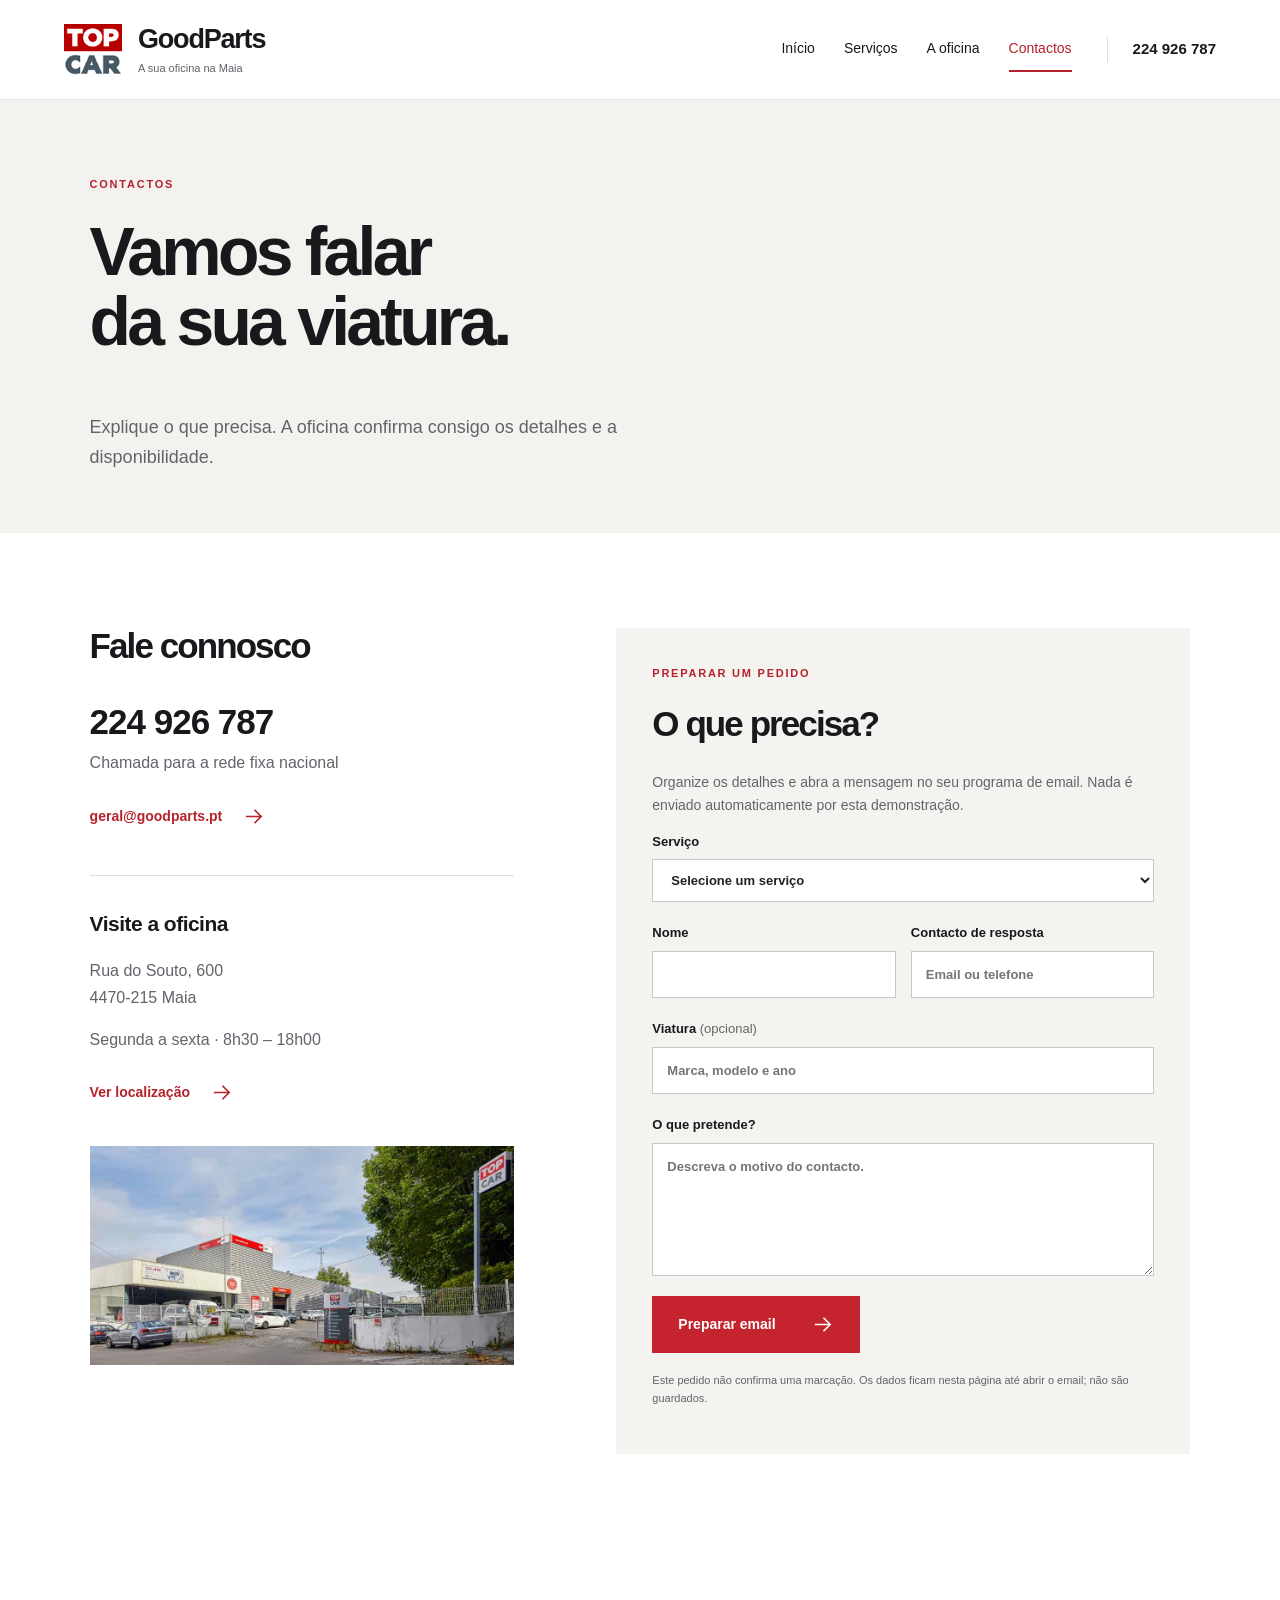
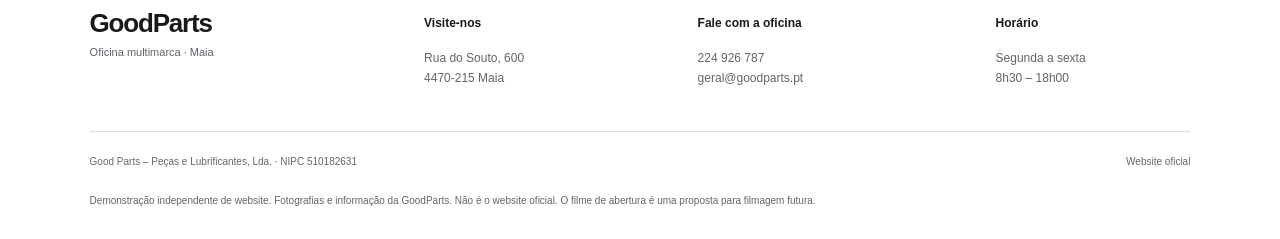
==== contactos.html @ e7061b3b "Create independent branded website demonstration" ====
<!doctype html><html lang="pt-PT"><head><meta charset="utf-8"><meta name="viewport" content="width=device-width,initial-scale=1"><meta name="robots" content="noindex,nofollow"><title>Contactos e pedido de informação · GoodParts</title><meta name="description" content="Contacte a GoodParts na Maia para manutenção, reparação ou informações sobre a sua viatura."><link rel="stylesheet" href="style.css"><script defer src="script.js"></script></head><body><a class="skip" href="#main">Saltar para o conteúdo</a><header class="header"><a class="brand" href="index.html" aria-label="GoodParts, início"><img src="assets/logotipo_good_parts.gif" alt="TOPCAR" width="65" height="62"><span>GoodParts<small>A sua oficina na Maia</small></span></a><button class="menu" aria-expanded="false" aria-controls="navigation">Menu<span aria-hidden="true">+</span></button><nav id="navigation" aria-label="Navegação principal"><a href="index.html">Início</a><a href="servicos.html">Serviços</a><a href="oficina.html">A oficina</a><a href="contactos.html" aria-current="page">Contactos</a></nav><a class="header-call" href="tel:+351224926787">224 926 787</a></header><main id="main"><section class="page-head"><p class="eyebrow">Contactos</p><h1>Vamos falar<br>da sua viatura.</h1><p>Explique o que precisa. A oficina confirma consigo os detalhes e a disponibilidade.</p></section><section class="section contact-layout"><div><h2>Fale connosco</h2><a class="big-phone" href="tel:+351224926787">224 926 787</a><p>Chamada para a rede fixa nacional</p><a class="text-link" href="mailto:geral@goodparts.pt">geral@goodparts.pt<svg aria-hidden="true" viewBox="0 0 24 24"><path d="M4 12h15M13 5l7 7-7 7"/></svg></a><hr><h3>Visite a oficina</h3><p>Rua do Souto, 600<br>4470-215 Maia</p><p>Segunda a sexta · 8h30 – 18h00</p><a class="text-link" href="https://www.google.com/maps/search/?api=1&query=GoodParts%20Rua%20do%20Souto%20600%20Maia">Ver localização<svg aria-hidden="true" viewBox="0 0 24 24"><path d="M4 12h15M13 5l7 7-7 7"/></svg></a><img class="contact-photo" src="assets/empresa_01.jpg" alt="Fachada da GoodParts para identificar a entrada" loading="lazy" width="990" height="510"></div><div class="request"><p class="eyebrow">Preparar um pedido</p><h2>O que precisa?</h2><p>Organize os detalhes e abra a mensagem no seu programa de email. Nada é enviado automaticamente por esta demonstração.</p><form id="request-form"><label>Serviço<select name="service" required><option value="">Selecione um serviço</option><option value="mecanica">Manutenção e mecânica</option><option value="diagnostico">Diagnóstico e eletrónica</option><option value="chapa">Chapa e pintura</option><option value="pneus">Pneus e alinhamento</option><option value="frota">Frota de empresa</option><option value="outro">Outro assunto</option></select></label><div class="form-grid"><label>Nome<input name="name" autocomplete="name" required maxlength="100"></label><label>Contacto de resposta<input name="contact" autocomplete="email" placeholder="Email ou telefone" required maxlength="120"></label></div><label>Viatura <span class="optional">(opcional)</span><input name="car" placeholder="Marca, modelo e ano" maxlength="150"></label><label>O que pretende?<textarea name="message" rows="5" required maxlength="2000" placeholder="Descreva o motivo do contacto."></textarea></label><button class="button" type="submit">Preparar email<svg aria-hidden="true" viewBox="0 0 24 24"><path d="M4 12h15M13 5l7 7-7 7"/></svg></button><p class="form-result" role="status" hidden></p><p class="small">Este pedido não confirma uma marcação. Os dados ficam nesta página até abrir o email; não são guardados.</p></form></div></section></main><footer><div class="foot-main"><div class="brand footbrand"><span>GoodParts<small>Oficina multimarca · Maia</small></span></div><div><b>Visite-nos</b><p>Rua do Souto, 600<br>4470-215 Maia</p></div><div><b>Fale com a oficina</b><p><a href="tel:+351224926787">224 926 787</a><br><a href="mailto:geral@goodparts.pt">geral@goodparts.pt</a></p></div><div><b>Horário</b><p>Segunda a sexta<br>8h30 – 18h00</p></div></div><div class="foot-bottom"><span>Good Parts – Peças e Lubrificantes, Lda. · NIPC 510182631</span><a href="https://www.goodparts.pt/" rel="noopener">Website oficial</a></div><p class="demo">Demonstração independente de website. Fotografias e informação da GoodParts. Não é o website oficial. O filme de abertura é uma proposta para filmagem futura.</p></footer><dialog id="lightbox"><button class="close" aria-label="Fechar fotografia">Fechar <span aria-hidden="true">×</span></button><img alt=""><p></p></dialog></body></html>
---- style.css ----
*{box-sizing:border-box}html{scroll-behavior:smooth;scroll-padding-top:110px}body{margin:0;background:#fff;color:#18191c;font-family:Arial,Helvetica,sans-serif;line-height:1.65}a{color:inherit;text-decoration:none}button,input,select,textarea{font:inherit}button,a,input,select,textarea{-webkit-tap-highlight-color:transparent}button{cursor:pointer}img{max-width:100%;display:block}svg{width:23px;height:23px;fill:none;stroke:currentColor;stroke-width:1.7;flex:none}h1,h2,h3,p{margin-top:0}h1,h2{font-weight:600;letter-spacing:-.055em;line-height:1.03}h1{font-size:clamp(50px,6.2vw,88px)}h2{font-size:clamp(35px,3.7vw,54px)}h3{font-size:21px;line-height:1.25;letter-spacing:-.025em}p{color:#62646b}a:focus-visible,button:focus-visible,input:focus-visible,select:focus-visible,textarea:focus-visible{outline:3px solid #c62028;outline-offset:5px}.skip{position:absolute;left:20px;top:-60px;background:white;z-index:100;padding:12px}.skip:focus{top:12px}.header{height:100px;padding:0 5vw;display:flex;align-items:center;gap:35px;background:#fff;position:sticky;top:0;z-index:20;border-bottom:1px solid #e7e7e7}.brand{display:flex;align-items:center;gap:16px;font-weight:700;font-size:27px;letter-spacing:-1.2px;line-height:1.1}.brand img{width:58px;height:auto}.brand small{display:block;font-weight:400;letter-spacing:0;font-size:11px;margin-top:8px;color:#61636a}.header nav{display:flex;gap:29px;margin-left:auto;font-size:14px}.header nav a{padding:10px 0}.header nav [aria-current]{color:#b5222b;border-bottom:2px solid}.header-call{font-weight:600;font-size:15px;border-left:1px solid #ddd;padding-left:25px}.menu{display:none}.hero{min-height:690px;height:calc(100vh - 100px);max-height:900px;position:relative;background:#18191c;overflow:hidden;color:#fff}.hero>img{position:absolute;width:100%;height:100%;object-fit:cover;object-position:center}.hero:after{content:"";position:absolute;inset:0;background:linear-gradient(90deg,rgba(5,8,12,.88),rgba(5,8,12,.5) 50%,rgba(5,8,12,.08)),linear-gradient(0deg,rgba(5,8,12,.7),transparent 25%)}.hero-content{position:relative;z-index:1;padding:8vh 7vw;width:min(820px,75%)}.hero h1{margin-bottom:27px}.hero-content>p:not(.eyebrow){color:#e0e2e4;max-width:450px;font-size:17px}.eyebrow{font-size:11px;letter-spacing:.16em;text-transform:uppercase;font-weight:700;margin-bottom:24px;color:#b5222b}.hero .eyebrow{color:#fff}.button{display:inline-flex;align-items:center;justify-content:center;gap:35px;background:#c5242e;color:white;border:1px solid #c5242e;padding:16px 25px;font-size:14px;font-weight:600;line-height:1.4;transition:background .2s,transform .2s}.button:hover{background:#a51b25;transform:translateY(-2px)}.hero-note{position:absolute;bottom:25px;left:7vw;right:7vw;z-index:1;font-size:11px;color:#d3d4d8;display:flex;align-items:center;gap:9px}.dot{width:6px;height:6px;border-radius:50%;background:#e33;flex:none}.quick{padding:20px 7vw;display:flex;justify-content:space-between;background:#f4f4f3;font-size:12px;border-bottom:1px solid #e7e7e7}.section{padding:95px 7vw}.split{display:grid;grid-template-columns:1fr 1fr;gap:7vw;align-items:start}.intro{font-size:18px;max-width:520px}.service-row{display:flex;gap:23px;border-bottom:1px solid #d8d9db;padding:27px 0;align-items:start}.service-row:first-child{padding-top:0}.service-row h3{margin-bottom:10px}.service-row p{font-size:14px;line-height:1.6;margin-bottom:0}.service-row>svg{margin-left:auto;color:#bc202a}.service-row:hover h3{color:#bc202a}.number{color:#a8a9ac;font-size:12px;font-weight:600;display:block;padding-top:5px}.workshop{background:#f3f2ef;gap:0;align-items:stretch}.photo{position:relative;min-height:550px}.photo img{width:100%;height:100%;object-fit:cover}.photo span{position:absolute;bottom:20px;left:25px;background:#fff;padding:7px 12px;font-size:11px}.workshop-copy{padding:75px 7vw 75px 6vw}.text-link{display:inline-flex;align-items:center;gap:20px;color:#b5222b;font-size:14px;font-weight:600;padding:12px 0}.text-link:hover{text-decoration:underline}.cta{background:#18191c;color:#fff;padding:90px 7vw;text-align:center}.cta .eyebrow{color:#d7898e}.cta>p:not(.eyebrow){max-width:560px;margin:0 auto 30px;color:#c6c7cb}.cta h2{margin-bottom:25px}.page-head{padding:75px 7vw 60px;background:#f3f2ef}.page-head h1{font-size:clamp(47px,5.3vw,76px)}.page-head>p:last-child{max-width:610px;font-size:18px;margin-bottom:0}.detail-row{display:grid;grid-template-columns:60px 1fr;gap:30px;padding:45px 0;border-bottom:1px solid #ddd}.detail-row:first-child{padding-top:0}.detail-row h2{font-size:38px}.detail-row p{max-width:700px}.detail-list{font-weight:600;color:#333}.wide-photo{height:420px;overflow:hidden}.wide-photo img{width:100%;height:100%;object-fit:cover}.dark{background:#202125;color:white}.dark p{color:#c6c7cb}.gallery{display:grid;grid-template-columns:1fr 1fr;gap:40px 28px}.gallery-item{text-align:left;border:0;padding:0;background:transparent;color:#222}.gallery-item img{aspect-ratio:1.94;object-fit:cover}.gallery-item span{display:flex;align-items:center;justify-content:space-between;font-size:13px;padding:15px 0;border-bottom:1px solid #ddd}.gallery-item:hover span{color:#b5222b}.contact-layout{display:grid;grid-template-columns:.85fr 1.15fr;gap:8vw}.contact-layout h2{font-size:35px}.big-phone{display:block;font-size:35px;font-weight:600;letter-spacing:-1px}.contact-layout hr{border:0;border-top:1px solid #ddd;margin:35px 0}.contact-photo{margin-top:30px;width:100%;height:auto}.request{background:#f4f3f0;padding:36px}.request>p{font-size:14px}.request .eyebrow{font-size:11px}.request h2{font-size:35px}label{display:block;font-weight:600;font-size:13px;margin-bottom:20px}input,select,textarea{display:block;width:100%;border:1px solid #c8c8c8;border-radius:0;background:#fff;padding:12px 14px;margin-top:7px;color:#222;min-width:0}textarea{resize:vertical}.form-grid{display:grid;grid-template-columns:1fr 1fr;gap:15px}.optional{font-weight:400;color:#666}.small{font-size:11px;margin-top:18px}.form-result{font-size:13px;margin:20px 0 0}.form-result a{text-decoration:underline}.foot-main{display:grid;grid-template-columns:1.25fr 1fr 1.1fr .8fr;gap:30px;padding:60px 7vw 30px}.foot-main b{font-size:12px}.foot-main p{font-size:12px;margin-top:14px}.footbrand{align-items:start;font-size:26px}.foot-bottom{margin:0 7vw;padding:22px 0;border-top:1px solid #ddd;display:flex;justify-content:space-between;gap:20px;font-size:10px;color:#666}.demo{margin:0;padding:0 7vw 30px;font-size:10px;max-width:1000px}dialog{width:min(1100px,92vw);padding:55px 24px 15px;border:0;background:#fff}dialog::backdrop{background:rgba(0,0,0,.83)}dialog img{width:100%;height:auto;max-height:75vh;object-fit:contain}dialog p{font-size:13px;margin:10px 0}.close{position:absolute;right:18px;top:10px;border:0;background:white;font-size:13px;padding:8px}.close span{font-size:20px;margin-left:10px}@media(min-width:1500px){.hero-content{padding-top:10vh}}@media(max-width:900px){.header{gap:20px;padding:0 5vw;height:85px}.header-call{display:none}.header nav{gap:18px;font-size:12px}.brand{font-size:24px}.brand img{width:48px}.hero{min-height:650px;height:75vh}.hero-content{width:90%;padding-top:70px}.split{gap:5vw}.section{padding:65px 6vw}.workshop{gap:0}.workshop-copy{padding:50px 6vw}.photo{min-height:500px}.foot-main{grid-template-columns:1fr 1fr}.contact-layout{gap:5vw}.request{padding:25px}.form-grid{grid-template-columns:1fr;gap:0}}@media(max-width:640px){html{scroll-padding-top:85px}.header{height:80px;justify-content:space-between}.brand{font-size:23px}.brand img{width:44px}.brand small{font-size:10px;margin-top:6px}.menu{display:flex;align-items:center;gap:12px;background:none;border:0;font-size:13px;padding:10px}.menu span{font-size:22px}.header nav{display:none;position:absolute;top:80px;left:0;right:0;background:#fff;padding:25px 6vw;box-shadow:0 12px 20px #0001}.header nav.open{display:grid;gap:12px}.header nav a{font-size:17px}.hero{min-height:655px;height:auto}.hero-content{width:100%;padding:65px 6vw 100px}.hero h1{font-size:57px}.hero-content>p:not(.eyebrow){font-size:16px;max-width:335px}.hero>img{object-position:60% center}.hero:after{background:linear-gradient(90deg,rgba(5,8,12,.85),rgba(5,8,12,.48)),linear-gradient(0deg,rgba(5,8,12,.6),transparent)}.hero-note{font-size:10px;left:6vw;bottom:20px;align-items:flex-start;line-height:1.5;max-width:290px}.dot{margin-top:5px}.quick{padding:17px 6vw;display:grid;gap:6px;font-size:11px}.quick span:nth-child(2){display:none}.split{grid-template-columns:1fr;gap:30px}.section{padding:60px 6vw}.service-row{gap:15px}.service-row h3{font-size:20px}.workshop{gap:0}.photo{min-height:0;height:290px}.photo span{font-size:10px;left:15px}.workshop-copy{padding:45px 6vw}.cta{padding:65px 6vw}.page-head{padding:55px 6vw 45px}.page-head>p:last-child{font-size:16px}.detail-row{grid-template-columns:30px 1fr;gap:14px;padding:35px 0}.detail-row h2{font-size:30px}.detail-row p{font-size:15px}.wide-photo{height:280px}.gallery{grid-template-columns:1fr;gap:30px}.contact-layout{grid-template-columns:1fr}.request{padding:25px 20px}.request h2{font-size:33px}.big-phone{font-size:31px}.foot-main{padding:45px 6vw 20px;grid-template-columns:1fr 1fr;gap:25px 15px}.footbrand{grid-column:1/-1}.foot-bottom{margin:0 6vw;flex-direction:column;gap:10px}.demo{padding:0 6vw 25px}.button{gap:25px;max-width:100%}.eyebrow{font-size:10px}.text-link{line-height:1.5}h2{font-size:38px}.intro{font-size:17px}}@media(prefers-reduced-motion:reduce){html{scroll-behavior:auto}*{transition:none!important}}
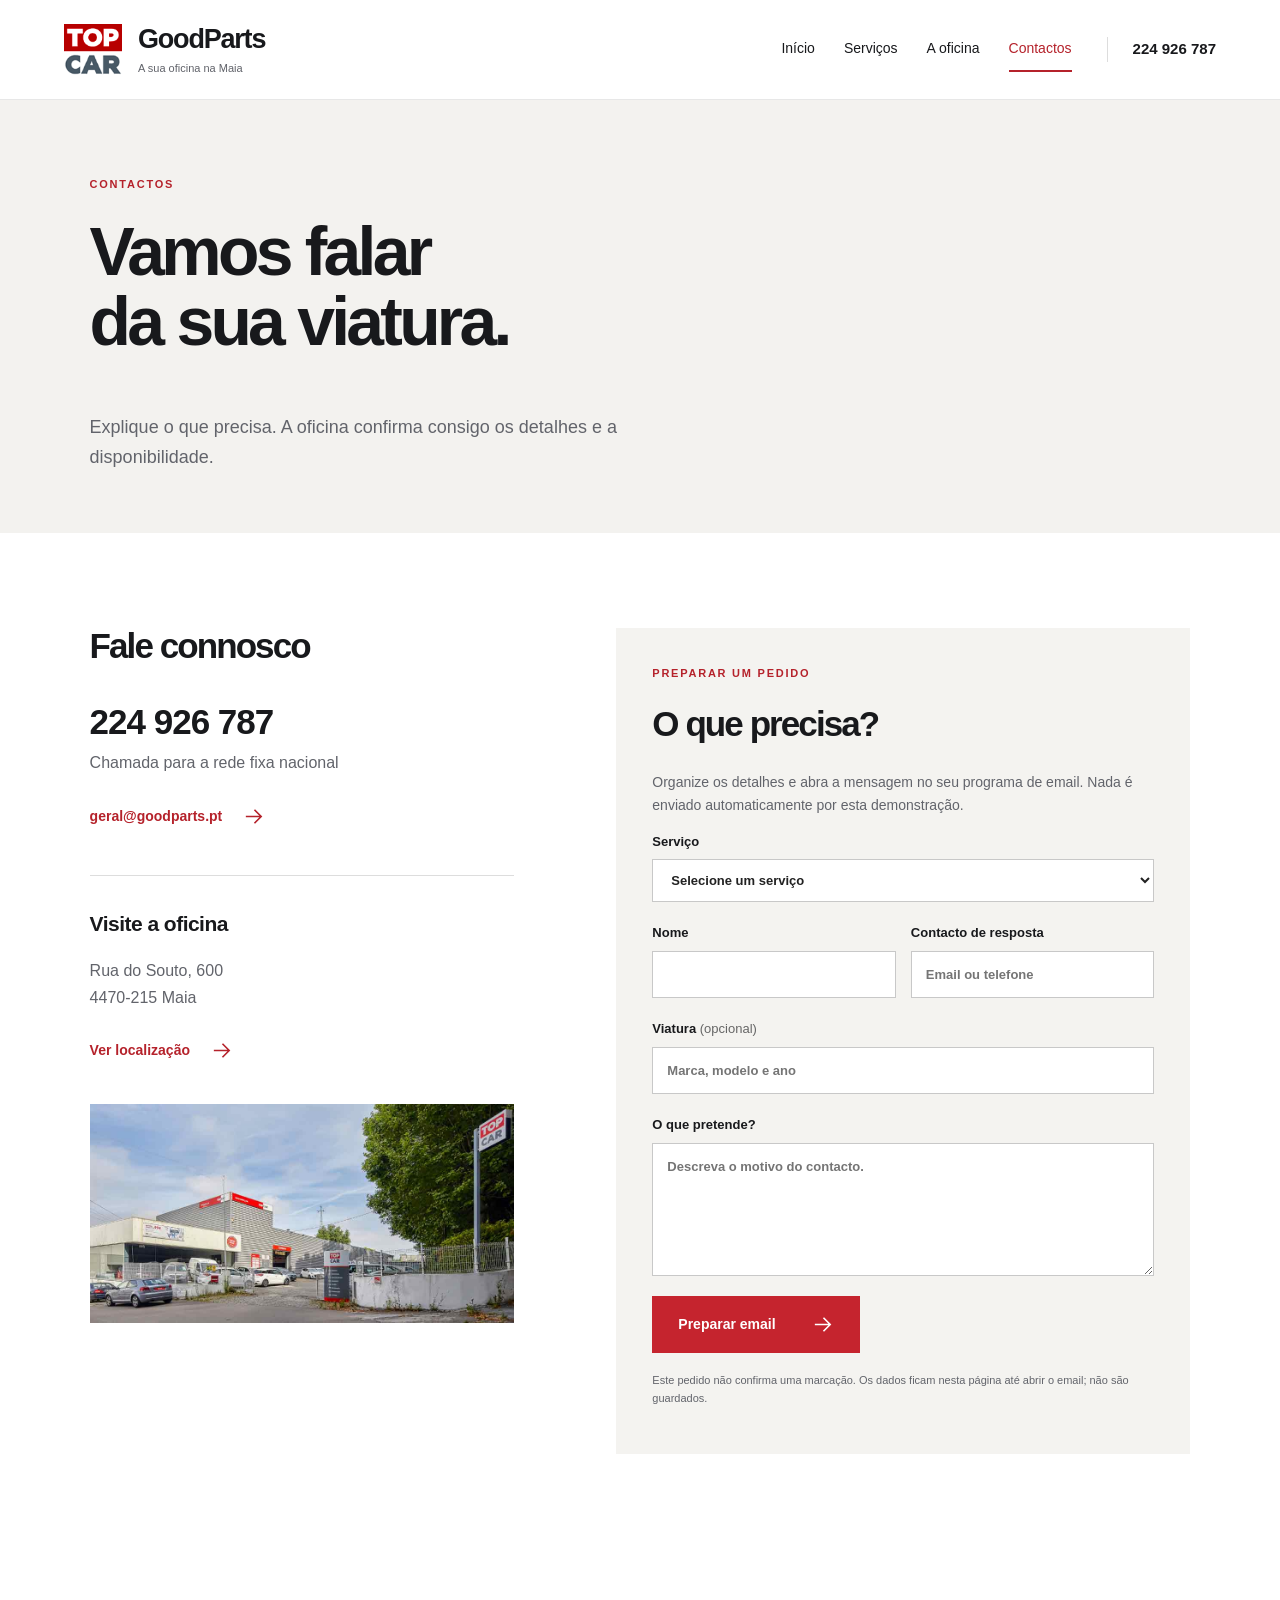
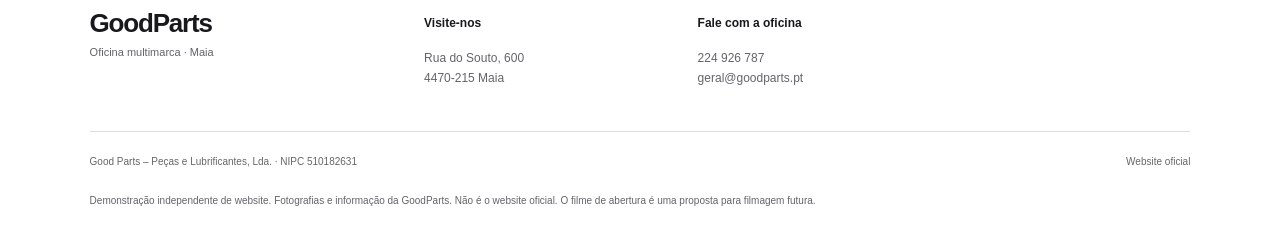
==== commit e3997ed5: "Remove conflicting opening hours from GoodParts demonstration" ====
--- a/contactos.html
+++ b/contactos.html
@@ -1 +1 @@
-<!doctype html><html lang="pt-PT"><head><meta charset="utf-8"><meta name="viewport" content="width=device-width,initial-scale=1"><meta name="robots" content="noindex,nofollow"><title>Contactos e pedido de informação · GoodParts</title><meta name="description" content="Contacte a GoodParts na Maia para manutenção, reparação ou informações sobre a sua viatura."><link rel="stylesheet" href="style.css"><script defer src="script.js"></script></head><body><a class="skip" href="#main">Saltar para o conteúdo</a><header class="header"><a class="brand" href="index.html" aria-label="GoodParts, início"><img src="assets/logotipo_good_parts.gif" alt="TOPCAR" width="65" height="62"><span>GoodParts<small>A sua oficina na Maia</small></span></a><button class="menu" aria-expanded="false" aria-controls="navigation">Menu<span aria-hidden="true">+</span></button><nav id="navigation" aria-label="Navegação principal"><a href="index.html">Início</a><a href="servicos.html">Serviços</a><a href="oficina.html">A oficina</a><a href="contactos.html" aria-current="page">Contactos</a></nav><a class="header-call" href="tel:+351224926787">224 926 787</a></header><main id="main"><section class="page-head"><p class="eyebrow">Contactos</p><h1>Vamos falar<br>da sua viatura.</h1><p>Explique o que precisa. A oficina confirma consigo os detalhes e a disponibilidade.</p></section><section class="section contact-layout"><div><h2>Fale connosco</h2><a class="big-phone" href="tel:+351224926787">224 926 787</a><p>Chamada para a rede fixa nacional</p><a class="text-link" href="mailto:geral@goodparts.pt">geral@goodparts.pt<svg aria-hidden="true" viewBox="0 0 24 24"><path d="M4 12h15M13 5l7 7-7 7"/></svg></a><hr><h3>Visite a oficina</h3><p>Rua do Souto, 600<br>4470-215 Maia</p><p>Segunda a sexta · 8h30 – 18h00</p><a class="text-link" href="https://www.google.com/maps/search/?api=1&query=GoodParts%20Rua%20do%20Souto%20600%20Maia">Ver localização<svg aria-hidden="true" viewBox="0 0 24 24"><path d="M4 12h15M13 5l7 7-7 7"/></svg></a><img class="contact-photo" src="assets/empresa_01.jpg" alt="Fachada da GoodParts para identificar a entrada" loading="lazy" width="990" height="510"></div><div class="request"><p class="eyebrow">Preparar um pedido</p><h2>O que precisa?</h2><p>Organize os detalhes e abra a mensagem no seu programa de email. Nada é enviado automaticamente por esta demonstração.</p><form id="request-form"><label>Serviço<select name="service" required><option value="">Selecione um serviço</option><option value="mecanica">Manutenção e mecânica</option><option value="diagnostico">Diagnóstico e eletrónica</option><option value="chapa">Chapa e pintura</option><option value="pneus">Pneus e alinhamento</option><option value="frota">Frota de empresa</option><option value="outro">Outro assunto</option></select></label><div class="form-grid"><label>Nome<input name="name" autocomplete="name" required maxlength="100"></label><label>Contacto de resposta<input name="contact" autocomplete="email" placeholder="Email ou telefone" required maxlength="120"></label></div><label>Viatura <span class="optional">(opcional)</span><input name="car" placeholder="Marca, modelo e ano" maxlength="150"></label><label>O que pretende?<textarea name="message" rows="5" required maxlength="2000" placeholder="Descreva o motivo do contacto."></textarea></label><button class="button" type="submit">Preparar email<svg aria-hidden="true" viewBox="0 0 24 24"><path d="M4 12h15M13 5l7 7-7 7"/></svg></button><p class="form-result" role="status" hidden></p><p class="small">Este pedido não confirma uma marcação. Os dados ficam nesta página até abrir o email; não são guardados.</p></form></div></section></main><footer><div class="foot-main"><div class="brand footbrand"><span>GoodParts<small>Oficina multimarca · Maia</small></span></div><div><b>Visite-nos</b><p>Rua do Souto, 600<br>4470-215 Maia</p></div><div><b>Fale com a oficina</b><p><a href="tel:+351224926787">224 926 787</a><br><a href="mailto:geral@goodparts.pt">geral@goodparts.pt</a></p></div><div><b>Horário</b><p>Segunda a sexta<br>8h30 – 18h00</p></div></div><div class="foot-bottom"><span>Good Parts – Peças e Lubrificantes, Lda. · NIPC 510182631</span><a href="https://www.goodparts.pt/" rel="noopener">Website oficial</a></div><p class="demo">Demonstração independente de website. Fotografias e informação da GoodParts. Não é o website oficial. O filme de abertura é uma proposta para filmagem futura.</p></footer><dialog id="lightbox"><button class="close" aria-label="Fechar fotografia">Fechar <span aria-hidden="true">×</span></button><img alt=""><p></p></dialog></body></html>+<!doctype html><html lang="pt-PT"><head><meta charset="utf-8"><meta name="viewport" content="width=device-width,initial-scale=1"><meta name="robots" content="noindex,nofollow"><title>Contactos e pedido de informação · GoodParts</title><meta name="description" content="Contacte a GoodParts na Maia para manutenção, reparação ou informações sobre a sua viatura."><link rel="stylesheet" href="style.css"><script defer src="script.js"></script></head><body><a class="skip" href="#main">Saltar para o conteúdo</a><header class="header"><a class="brand" href="index.html" aria-label="GoodParts, início"><img src="assets/logotipo_good_parts.gif" alt="TOPCAR" width="65" height="62"><span>GoodParts<small>A sua oficina na Maia</small></span></a><button class="menu" aria-expanded="false" aria-controls="navigation">Menu<span aria-hidden="true">+</span></button><nav id="navigation" aria-label="Navegação principal"><a href="index.html">Início</a><a href="servicos.html">Serviços</a><a href="oficina.html">A oficina</a><a href="contactos.html" aria-current="page">Contactos</a></nav><a class="header-call" href="tel:+351224926787">224 926 787</a></header><main id="main"><section class="page-head"><p class="eyebrow">Contactos</p><h1>Vamos falar<br>da sua viatura.</h1><p>Explique o que precisa. A oficina confirma consigo os detalhes e a disponibilidade.</p></section><section class="section contact-layout"><div><h2>Fale connosco</h2><a class="big-phone" href="tel:+351224926787">224 926 787</a><p>Chamada para a rede fixa nacional</p><a class="text-link" href="mailto:geral@goodparts.pt">geral@goodparts.pt<svg aria-hidden="true" viewBox="0 0 24 24"><path d="M4 12h15M13 5l7 7-7 7"/></svg></a><hr><h3>Visite a oficina</h3><p>Rua do Souto, 600<br>4470-215 Maia</p><a class="text-link" href="https://www.google.com/maps/search/?api=1&query=GoodParts%20Rua%20do%20Souto%20600%20Maia">Ver localização<svg aria-hidden="true" viewBox="0 0 24 24"><path d="M4 12h15M13 5l7 7-7 7"/></svg></a><img class="contact-photo" src="assets/empresa_01.jpg" alt="Fachada da GoodParts para identificar a entrada" loading="lazy" width="990" height="510"></div><div class="request"><p class="eyebrow">Preparar um pedido</p><h2>O que precisa?</h2><p>Organize os detalhes e abra a mensagem no seu programa de email. Nada é enviado automaticamente por esta demonstração.</p><form id="request-form"><label>Serviço<select name="service" required><option value="">Selecione um serviço</option><option value="mecanica">Manutenção e mecânica</option><option value="diagnostico">Diagnóstico e eletrónica</option><option value="chapa">Chapa e pintura</option><option value="pneus">Pneus e alinhamento</option><option value="frota">Frota de empresa</option><option value="outro">Outro assunto</option></select></label><div class="form-grid"><label>Nome<input name="name" autocomplete="name" required maxlength="100"></label><label>Contacto de resposta<input name="contact" autocomplete="email" placeholder="Email ou telefone" required maxlength="120"></label></div><label>Viatura <span class="optional">(opcional)</span><input name="car" placeholder="Marca, modelo e ano" maxlength="150"></label><label>O que pretende?<textarea name="message" rows="5" required maxlength="2000" placeholder="Descreva o motivo do contacto."></textarea></label><button class="button" type="submit">Preparar email<svg aria-hidden="true" viewBox="0 0 24 24"><path d="M4 12h15M13 5l7 7-7 7"/></svg></button><p class="form-result" role="status" hidden></p><p class="small">Este pedido não confirma uma marcação. Os dados ficam nesta página até abrir o email; não são guardados.</p></form></div></section></main><footer><div class="foot-main"><div class="brand footbrand"><span>GoodParts<small>Oficina multimarca · Maia</small></span></div><div><b>Visite-nos</b><p>Rua do Souto, 600<br>4470-215 Maia</p></div><div><b>Fale com a oficina</b><p><a href="tel:+351224926787">224 926 787</a><br><a href="mailto:geral@goodparts.pt">geral@goodparts.pt</a></p></div></div><div class="foot-bottom"><span>Good Parts – Peças e Lubrificantes, Lda. · NIPC 510182631</span><a href="https://www.goodparts.pt/" rel="noopener">Website oficial</a></div><p class="demo">Demonstração independente de website. Fotografias e informação da GoodParts. Não é o website oficial. O filme de abertura é uma proposta para filmagem futura.</p></footer><dialog id="lightbox"><button class="close" aria-label="Fechar fotografia">Fechar <span aria-hidden="true">×</span></button><img alt=""><p></p></dialog></body></html>
